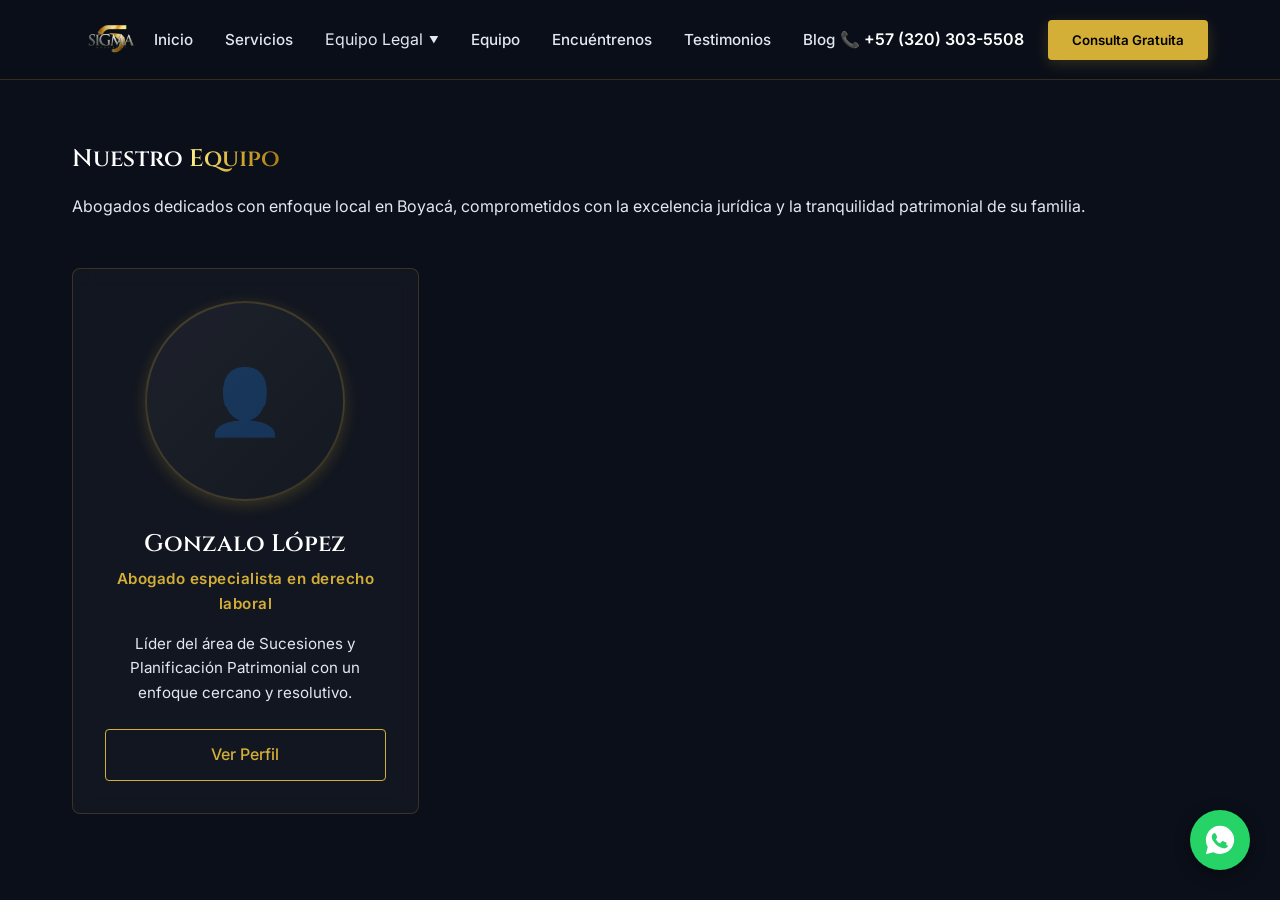
==== equipo/index.html @ 600b2397 "Primer Deployment" ====
<!DOCTYPE html>
<html lang="es">
<head>
    <meta charset="UTF-8">
    <meta name="viewport" content="width=device-width, initial-scale=1.0">
    <title>Equipo Legal | Sigma Abogados</title>
    <meta name="description" content="Conozca al equipo de abogados profesionales de Sigma Abogados en Boyacá, Colombia.">
    <link rel="stylesheet" href="../css/variables.css">
    <link rel="stylesheet" href="../css/global.css">
    <link rel="stylesheet" href="../css/components.css">
    <style>
        .team-section {
            padding: 140px 0 80px 0;
            min-height: 85vh;
        }
        .team-grid {
            display: grid;
            grid-template-columns: repeat(auto-fill, minmax(280px, 1fr));
            gap: 3rem;
            margin-top: 3rem;
        }
        .team-card {
            text-align: center;
        }
        .team-photo {
            width: 100%;
            aspect-ratio: 1;
            border-radius: 50%;
            border: 2px solid var(--color-glass-border);
            margin: 0 auto 1.5rem auto;
            background: linear-gradient(135deg, rgba(255,255,255,0.05), rgba(255,255,255,0.01));
            display: flex;
            justify-content: center;
            align-items: center;
            position: relative;
            overflow: hidden;
            max-width: 200px;
            box-shadow: var(--shadow-gold-glow);
        }
        .team-photo::before {
            content: '👤';
            font-size: 4rem;
            opacity: 0.3;
        }
        .team-card h3 {
            font-size: 1.5rem;
            margin-bottom: 0.25rem;
            color: var(--color-text-title);
        }
        .team-card .role {
            color: var(--color-accent-gold);
            font-weight: 600;
            font-size: 0.95rem;
            margin-bottom: 1rem;
            letter-spacing: 0.5px;
        }
        .team-card p {
            font-size: 0.95rem;
            color: var(--color-text-body);
            margin-bottom: 1.5rem;
            line-height: 1.6;
        }
        @media (max-width: 992px) {
            .team-section {
                padding-top: 100px;
            }
        }
    </style>
</head>
<body>

    <!-- Navbar -->
    <nav class="navbar">
        <div class="container">
            <a href="../index.html" class="nav-brand">
                <img src="../assets/images/Sigma%20en%20HD.png" alt="Sigma Abogados" class="nav-logo">
            </a>
            <ul class="nav-links">
                <li><a href="../index.html">Inicio</a></li>
                <li><a href="../servicios/index.html">Servicios</a></li>
                <li class="dropdown">
                    <span class="dropdown-trigger">Equipo Legal <span class="arrow">▼</span></span>
                    <ul class="dropdown-menu">
                        <li><a href="gonzalo-lopez.html">Gonzalo López</a></li>
                    </ul>
                </li>
                <li><a href="index.html" class="active">Equipo</a></li>
                <li><a href="../encuentrenos.html">Encuéntrenos</a></li>
                <li><a href="../testimonios/index.html">Testimonios</a></li>
                <li><a href="../blog/index.html">Blog</a></li>
            </ul>
            <div class="nav-actions">
                <a href="tel:+573000000000" class="phone-link">
                    📞 +57 (320) 303-5508
                </a>
                <button class="btn btn-primary" onclick="alert('Modal placeholder')">Consulta Gratuita</button>
            </div>
        </div>
    </nav>

    <!-- Team Section -->
    <section class="team-section">
        <div class="container">
            <div class="section-header hidden-scroll">
                <h2>Nuestro <span class="text-gold-gradient">Equipo</span></h2>
                <p>Abogados dedicados con enfoque local en Boyacá, comprometidos con la excelencia jurídica y la tranquilidad patrimonial de su familia.</p>
            </div>
            
            <div class="team-grid">
                <!-- Gonzalo López -->
                <div class="glass-card team-card hidden-scroll">
                    <div class="team-photo"></div>
                    <h3>Gonzalo López</h3>
                    <div class="role">Abogado especialista en derecho laboral</div>
                    <p>Líder del área de Sucesiones y Planificación Patrimonial con un enfoque cercano y resolutivo.</p>
                    <a href="gonzalo-lopez.html" class="btn btn-outline" style="width: 100%;">Ver Perfil</a>
                </div>
            </div>
        </div>
    </section>

    <!-- Floating WhatsApp Button -->
    <a href="https://wa.me/573000000000" class="whatsapp-float" target="_blank" rel="noopener noreferrer" aria-label="Chat on WhatsApp">
        <svg class="whatsapp-icon" viewBox="0 0 24 24">
            <path d="M12.012 2c-5.506 0-9.989 4.478-9.99 9.984a9.964 9.964 0 0 0 1.333 4.993L2 22l5.233-1.371a9.936 9.936 0 0 0 4.777 1.216h.004c5.506 0 9.989-4.478 9.99-9.984A9.979 9.979 0 0 0 12.012 2zm5.727 14.129c-.315.892-1.54 1.636-2.122 1.761-.51.109-1.177.199-3.418-.729-2.868-1.189-4.717-4.103-4.86-4.293-.143-.19-1.151-1.533-1.151-2.925 0-1.392.73-2.076.989-2.352.258-.276.564-.345.752-.345.188 0 .376.002.538.01.171.008.4.067.61.57.218.524.746 1.821.811 1.954.065.133.109.288.02.464-.089.176-.133.287-.265.442-.132.155-.278.346-.396.464-.133.132-.271.276-.118.538.153.263.682 1.124 1.46 1.816.998.889 1.838 1.163 2.1.133.262-.132.564-.538.752-.801.188-.263.376-.221.638-.124.263.097 1.666.786 1.952.928.286.142.476.212.544.331.068.118.068.685-.247 1.577z"/>
        </svg>
    </a>

    <script src="../js/main.js"></script>
</body>
</html>
---- css/variables.css ----
:root {
    --color-bg: #0B0F19;
    --color-accent-gold: #D4AF37;
    --color-accent-gold-hover: #AA7C11;
    --color-text-title: #FFFFFF;
    --color-text-body: #E2E8F0;
    --color-glass-bg: rgba(11, 15, 25, 0.7);
    --color-glass-border: rgba(212, 175, 55, 0.2);
    
    --font-heading: 'Cinzel', serif;
    --font-body: 'Inter', sans-serif;
    
    --shadow-gold-glow: 0 4px 15px rgba(212, 175, 55, 0.2);
    --shadow-gold-glow-hover: 0 0 20px rgba(212, 175, 55, 0.5);
    
    --transition-smooth: all 0.3s ease-in-out;
}
---- css/global.css ----
@import url('https://fonts.googleapis.com/css2?family=Cinzel:wght@400;600;700&family=Inter:wght@300;400;500;600&display=swap');

* {
    margin: 0;
    padding: 0;
    box-sizing: border-box;
}

body {
    background-color: var(--color-bg);
    color: var(--color-text-body);
    font-family: var(--font-body);
    line-height: 1.6;
    overflow-x: hidden;
}

h1, h2, h3, h4, h5, h6 {
    font-family: var(--font-heading);
    color: var(--color-text-title);
    margin-bottom: 1rem;
    font-weight: 600;
}

a {
    color: var(--color-text-body);
    text-decoration: none;
    transition: var(--transition-smooth);
}

a:hover {
    color: var(--color-accent-gold);
}

img {
    max-width: 100%;
    height: auto;
    display: block;
}

/* Utilities */
.text-gold-gradient {
    background: linear-gradient(to right, #fef08a, #D4AF37, #AA7C11);
    -webkit-background-clip: text;
    -webkit-text-fill-color: transparent;
    background-clip: text;
    color: transparent;
    display: inline-block;
}

.container {
    max-width: 1200px;
    margin: 0 auto;
    padding: 0 2rem;
}

.section-padding {
    padding: 6rem 0;
}

.hidden-scroll {
    opacity: 0;
    transform: translateY(30px);
    transition: all 0.8s ease-out;
}

.visible-scroll {
    opacity: 1;
    transform: translateY(0);
}
---- css/components.css ----
/* Buttons */
.btn {
    display: inline-block;
    padding: 0.75rem 1.5rem;
    border-radius: 4px;
    font-family: var(--font-body);
    font-weight: 500;
    cursor: pointer;
    text-align: center;
    transition: var(--transition-smooth);
    border: none;
}

.btn-primary {
    background-color: var(--color-accent-gold);
    color: #000000;
    font-weight: 600;
    box-shadow: var(--shadow-gold-glow);
}

.btn-primary:hover {
    background-color: var(--color-accent-gold-hover);
    box-shadow: var(--shadow-gold-glow-hover);
    color: #000000;
    transform: translateY(-2px);
}

.btn-outline {
    background-color: transparent;
    border: 1px solid var(--color-accent-gold);
    color: var(--color-accent-gold);
}

.btn-outline:hover {
    background-color: var(--color-glass-border);
    color: #fff;
}

/* Dramatic Button */
.btn-dramatic {
    display: inline-block;
    background: linear-gradient(135deg, #AA7C11, #D4AF37, #fef08a, #D4AF37, #AA7C11);
    background-size: 200% auto;
    color: #000000 !important;
    font-family: var(--font-heading);
    font-size: 1.15rem;
    font-weight: 700;
    text-transform: uppercase;
    letter-spacing: 1.5px;
    padding: 1.1rem 2.2rem;
    border-radius: 8px;
    border: 1px solid #D4AF37;
    position: relative;
    overflow: hidden;
    cursor: pointer;
    text-align: center;
    box-shadow: var(--shadow-gold-glow);
    animation: goldPulse 2s infinite, shimmerBg 4s infinite linear;
    transition: var(--transition-smooth);
}

.btn-dramatic:hover {
    transform: scale(1.06) translateY(-2px);
    box-shadow: 0 0 30px rgba(212, 175, 55, 0.7);
    color: #000000 !important;
}

.btn-dramatic::after {
    content: '';
    position: absolute;
    top: -50%;
    left: -60%;
    width: 30%;
    height: 200%;
    background: rgba(255, 255, 255, 0.35);
    transform: rotate(30deg);
    animation: shimmerLight 5s infinite linear;
}

@keyframes goldPulse {
    0% {
        box-shadow: 0 0 0 0 rgba(212, 175, 55, 0.5);
    }
    70% {
        box-shadow: 0 0 0 15px rgba(212, 175, 55, 0);
    }
    100% {
        box-shadow: 0 0 0 0 rgba(212, 175, 55, 0);
    }
}

@keyframes shimmerBg {
    0% { background-position: 0% 50%; }
    50% { background-position: 100% 50%; }
    100% { background-position: 0% 50%; }
}

@keyframes shimmerLight {
    0% { left: -150%; }
    30% { left: 150%; }
    100% { left: 150%; }
}

/* Glass Navbar */
.navbar {
    position: fixed;
    top: 0;
    width: 100%;
    z-index: 1000;
    background: var(--color-glass-bg);
    backdrop-filter: blur(12px);
    -webkit-backdrop-filter: blur(12px);
    border-bottom: 1px solid var(--color-glass-border);
    padding: 0.75rem 0;
    transition: var(--transition-smooth);
}

.navbar .container {
    display: flex;
    justify-content: space-between;
    align-items: center;
}

.nav-brand {
    display: flex;
    align-items: center;
}

.nav-logo {
    max-height: 55px;
    width: auto;
    object-fit: contain;
}

.nav-links {
    display: flex;
    gap: 2rem;
    list-style: none;
    align-items: center;
}

.nav-links a {
    font-weight: 500;
    font-size: 0.95rem;
    color: var(--color-text-body);
}

.nav-links a:hover {
    color: var(--color-accent-gold);
}

/* Dropdown styles */
.dropdown {
    position: relative;
}

.dropdown-trigger {
    display: flex;
    align-items: center;
    gap: 0.35rem;
    cursor: pointer;
}

.dropdown-menu {
    position: absolute;
    top: 100%;
    left: 50%;
    transform: translateX(-50%) translateY(15px);
    background: var(--color-glass-bg);
    backdrop-filter: blur(12px);
    -webkit-backdrop-filter: blur(12px);
    border: 1px solid var(--color-glass-border);
    border-radius: 4px;
    padding: 0.5rem 0;
    list-style: none;
    min-width: 180px;
    opacity: 0;
    visibility: hidden;
    transition: var(--transition-smooth);
    box-shadow: 0 4px 20px rgba(0,0,0,0.5);
    z-index: 1010;
}

.dropdown:hover .dropdown-menu {
    opacity: 1;
    visibility: visible;
    transform: translateX(-50%) translateY(0);
}

.dropdown-menu li a {
    display: block;
    padding: 0.75rem 1.5rem;
    font-size: 0.9rem;
    color: var(--color-text-body) !important;
    text-align: center;
}

.dropdown-menu li a:hover {
    background: rgba(212, 175, 55, 0.15);
    color: var(--color-accent-gold) !important;
}

.arrow {
    font-size: 0.6rem;
    transition: var(--transition-smooth);
}

.dropdown:hover .arrow {
    transform: rotate(180deg);
}

.nav-actions {
    display: flex;
    align-items: center;
    gap: 1.5rem;
}

.phone-link {
    display: flex;
    align-items: center;
    gap: 0.5rem;
    font-weight: 600;
    color: var(--color-text-title);
}

.phone-link:hover {
    color: var(--color-accent-gold);
}

/* Cards */
.glass-card {
    background: rgba(255, 255, 255, 0.03);
    border: 1px solid var(--color-glass-border);
    backdrop-filter: blur(10px);
    border-radius: 8px;
    padding: 2rem;
    transition: var(--transition-smooth);
}

.glass-card:hover {
    border-color: var(--color-accent-gold);
    box-shadow: var(--shadow-gold-glow);
    transform: translateY(-5px);
}

/* Floating WhatsApp */
.whatsapp-float {
    position: fixed;
    bottom: 30px;
    right: 30px;
    width: 60px;
    height: 60px;
    background-color: #25D366;
    color: #FFF;
    border-radius: 50%;
    display: flex;
    justify-content: center;
    align-items: center;
    box-shadow: 0 4px 15px rgba(0, 0, 0, 0.4);
    z-index: 9999;
    transition: var(--transition-smooth);
}

.whatsapp-float:hover {
    transform: scale(1.1) rotate(10deg);
    background-color: #128C7E;
    box-shadow: 0 6px 20px rgba(37, 211, 102, 0.6);
}

.whatsapp-icon {
    width: 34px;
    height: 34px;
    fill: #ffffff;
}
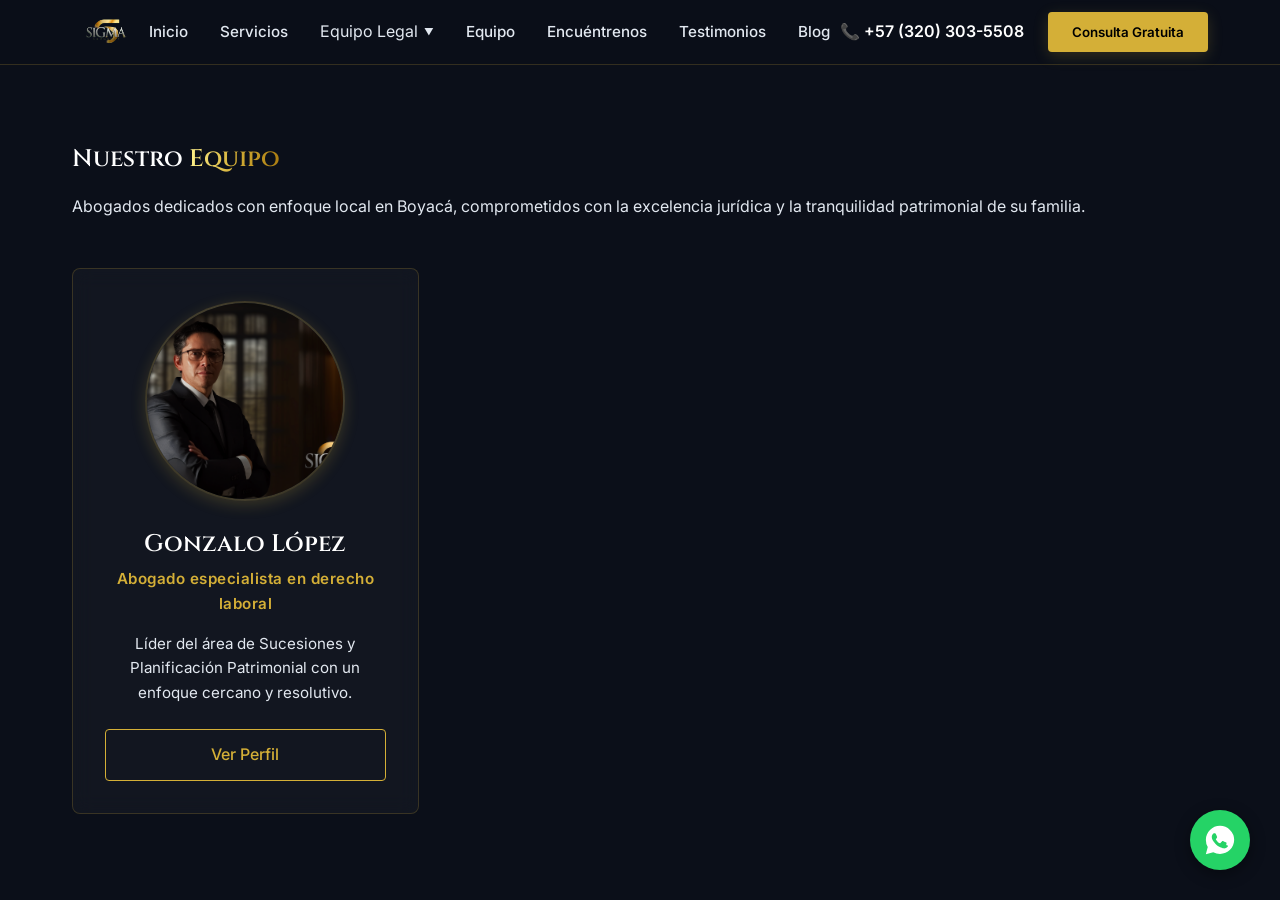
==== commit a2897565: "Foto añadida" ====
--- a/equipo/index.html
+++ b/equipo/index.html
@@ -1,10 +1,12 @@
 <!DOCTYPE html>
 <html lang="es">
+
 <head>
     <meta charset="UTF-8">
     <meta name="viewport" content="width=device-width, initial-scale=1.0">
     <title>Equipo Legal | Sigma Abogados</title>
-    <meta name="description" content="Conozca al equipo de abogados profesionales de Sigma Abogados en Boyacá, Colombia.">
+    <meta name="description"
+        content="Conozca al equipo de abogados profesionales de Sigma Abogados en Boyacá, Colombia.">
     <link rel="stylesheet" href="../css/variables.css">
     <link rel="stylesheet" href="../css/global.css">
     <link rel="stylesheet" href="../css/components.css">
@@ -13,22 +15,25 @@
             padding: 140px 0 80px 0;
             min-height: 85vh;
         }
+
         .team-grid {
             display: grid;
             grid-template-columns: repeat(auto-fill, minmax(280px, 1fr));
             gap: 3rem;
             margin-top: 3rem;
         }
+
         .team-card {
             text-align: center;
         }
+
         .team-photo {
             width: 100%;
             aspect-ratio: 1;
             border-radius: 50%;
             border: 2px solid var(--color-glass-border);
             margin: 0 auto 1.5rem auto;
-            background: linear-gradient(135deg, rgba(255,255,255,0.05), rgba(255,255,255,0.01));
+            background: linear-gradient(135deg, rgba(255, 255, 255, 0.05), rgba(255, 255, 255, 0.01));
             display: flex;
             justify-content: center;
             align-items: center;
@@ -37,16 +42,19 @@
             max-width: 200px;
             box-shadow: var(--shadow-gold-glow);
         }
+
         .team-photo::before {
             content: '👤';
             font-size: 4rem;
             opacity: 0.3;
         }
+
         .team-card h3 {
             font-size: 1.5rem;
             margin-bottom: 0.25rem;
             color: var(--color-text-title);
         }
+
         .team-card .role {
             color: var(--color-accent-gold);
             font-weight: 600;
@@ -54,12 +62,14 @@
             margin-bottom: 1rem;
             letter-spacing: 0.5px;
         }
+
         .team-card p {
             font-size: 0.95rem;
             color: var(--color-text-body);
             margin-bottom: 1.5rem;
             line-height: 1.6;
         }
+
         @media (max-width: 992px) {
             .team-section {
                 padding-top: 100px;
@@ -67,6 +77,7 @@
         }
     </style>
 </head>
+
 <body>
 
     <!-- Navbar -->
@@ -90,7 +101,7 @@
                 <li><a href="../blog/index.html">Blog</a></li>
             </ul>
             <div class="nav-actions">
-                <a href="tel:+573000000000" class="phone-link">
+                <a href="tel:+573203035508" class="phone-link">
                     📞 +57 (320) 303-5508
                 </a>
                 <button class="btn btn-primary" onclick="alert('Modal placeholder')">Consulta Gratuita</button>
@@ -103,13 +114,16 @@
         <div class="container">
             <div class="section-header hidden-scroll">
                 <h2>Nuestro <span class="text-gold-gradient">Equipo</span></h2>
-                <p>Abogados dedicados con enfoque local en Boyacá, comprometidos con la excelencia jurídica y la tranquilidad patrimonial de su familia.</p>
+                <p>Abogados dedicados con enfoque local en Boyacá, comprometidos con la excelencia jurídica y la
+                    tranquilidad patrimonial de su familia.</p>
             </div>
-            
+
             <div class="team-grid">
                 <!-- Gonzalo López -->
                 <div class="glass-card team-card hidden-scroll">
-                    <div class="team-photo"></div>
+                    <div class="team-photo">
+                        <img src="../assets/images/Papá%20foto%20con%20biblioteca%205-4.png" alt="Gonzalo López">
+                    </div>
                     <h3>Gonzalo López</h3>
                     <div class="role">Abogado especialista en derecho laboral</div>
                     <p>Líder del área de Sucesiones y Planificación Patrimonial con un enfoque cercano y resolutivo.</p>
@@ -120,12 +134,15 @@
     </section>
 
     <!-- Floating WhatsApp Button -->
-    <a href="https://wa.me/573000000000" class="whatsapp-float" target="_blank" rel="noopener noreferrer" aria-label="Chat on WhatsApp">
+    <a href="https://wa.me/573203035508" class="whatsapp-float" target="_blank" rel="noopener noreferrer"
+        aria-label="Chat on WhatsApp">
         <svg class="whatsapp-icon" viewBox="0 0 24 24">
-            <path d="M12.012 2c-5.506 0-9.989 4.478-9.99 9.984a9.964 9.964 0 0 0 1.333 4.993L2 22l5.233-1.371a9.936 9.936 0 0 0 4.777 1.216h.004c5.506 0 9.989-4.478 9.99-9.984A9.979 9.979 0 0 0 12.012 2zm5.727 14.129c-.315.892-1.54 1.636-2.122 1.761-.51.109-1.177.199-3.418-.729-2.868-1.189-4.717-4.103-4.86-4.293-.143-.19-1.151-1.533-1.151-2.925 0-1.392.73-2.076.989-2.352.258-.276.564-.345.752-.345.188 0 .376.002.538.01.171.008.4.067.61.57.218.524.746 1.821.811 1.954.065.133.109.288.02.464-.089.176-.133.287-.265.442-.132.155-.278.346-.396.464-.133.132-.271.276-.118.538.153.263.682 1.124 1.46 1.816.998.889 1.838 1.163 2.1.133.262-.132.564-.538.752-.801.188-.263.376-.221.638-.124.263.097 1.666.786 1.952.928.286.142.476.212.544.331.068.118.068.685-.247 1.577z"/>
+            <path
+                d="M12.012 2c-5.506 0-9.989 4.478-9.99 9.984a9.964 9.964 0 0 0 1.333 4.993L2 22l5.233-1.371a9.936 9.936 0 0 0 4.777 1.216h.004c5.506 0 9.989-4.478 9.99-9.984A9.979 9.979 0 0 0 12.012 2zm5.727 14.129c-.315.892-1.54 1.636-2.122 1.761-.51.109-1.177.199-3.418-.729-2.868-1.189-4.717-4.103-4.86-4.293-.143-.19-1.151-1.533-1.151-2.925 0-1.392.73-2.076.989-2.352.258-.276.564-.345.752-.345.188 0 .376.002.538.01.171.008.4.067.61.57.218.524.746 1.821.811 1.954.065.133.109.288.02.464-.089.176-.133.287-.265.442-.132.155-.278.346-.396.464-.133.132-.271.276-.118.538.153.263.682 1.124 1.46 1.816.998.889 1.838 1.163 2.1.133.262-.132.564-.538.752-.801.188-.263.376-.221.638-.124.263.097 1.666.786 1.952.928.286.142.476.212.544.331.068.118.068.685-.247 1.577z" />
         </svg>
     </a>
 
     <script src="../js/main.js"></script>
 </body>
-</html>
+
+</html>
--- a/css/components.css
+++ b/css/components.css
@@ -111,8 +111,14 @@
     backdrop-filter: blur(12px);
     -webkit-backdrop-filter: blur(12px);
     border-bottom: 1px solid var(--color-glass-border);
-    padding: 0.75rem 0;
-    transition: var(--transition-smooth);
+    padding: 0.5rem 0;
+    transition: var(--transition-smooth);
+}
+
+.navbar.scrolled {
+    padding: 0.25rem 0;
+    background: rgba(11, 15, 25, 0.85);
+    box-shadow: 0 4px 20px rgba(0, 0, 0, 0.3);
 }
 
 .navbar .container {
@@ -127,9 +133,23 @@
 }
 
 .nav-logo {
-    max-height: 55px;
+    max-height: 48px;
     width: auto;
     object-fit: contain;
+    transition: var(--transition-smooth);
+}
+
+.navbar.scrolled .nav-logo {
+    max-height: 38px;
+}
+
+.navbar.scrolled .btn {
+    padding: 0.4rem 1.2rem;
+    font-size: 0.85rem;
+}
+
+.navbar.scrolled .phone-link {
+    font-size: 0.9rem;
 }
 
 .nav-links {
@@ -273,3 +293,17 @@
     fill: #ffffff;
 }
 
+/* Team and Profile Photo Image Handling */
+.team-photo img,
+.profile-photo img {
+    width: 100%;
+    height: 100%;
+    object-fit: cover;
+    display: block;
+}
+
+.team-photo:has(img)::before,
+.profile-photo:has(img)::before {
+    display: none !important;
+}
+
